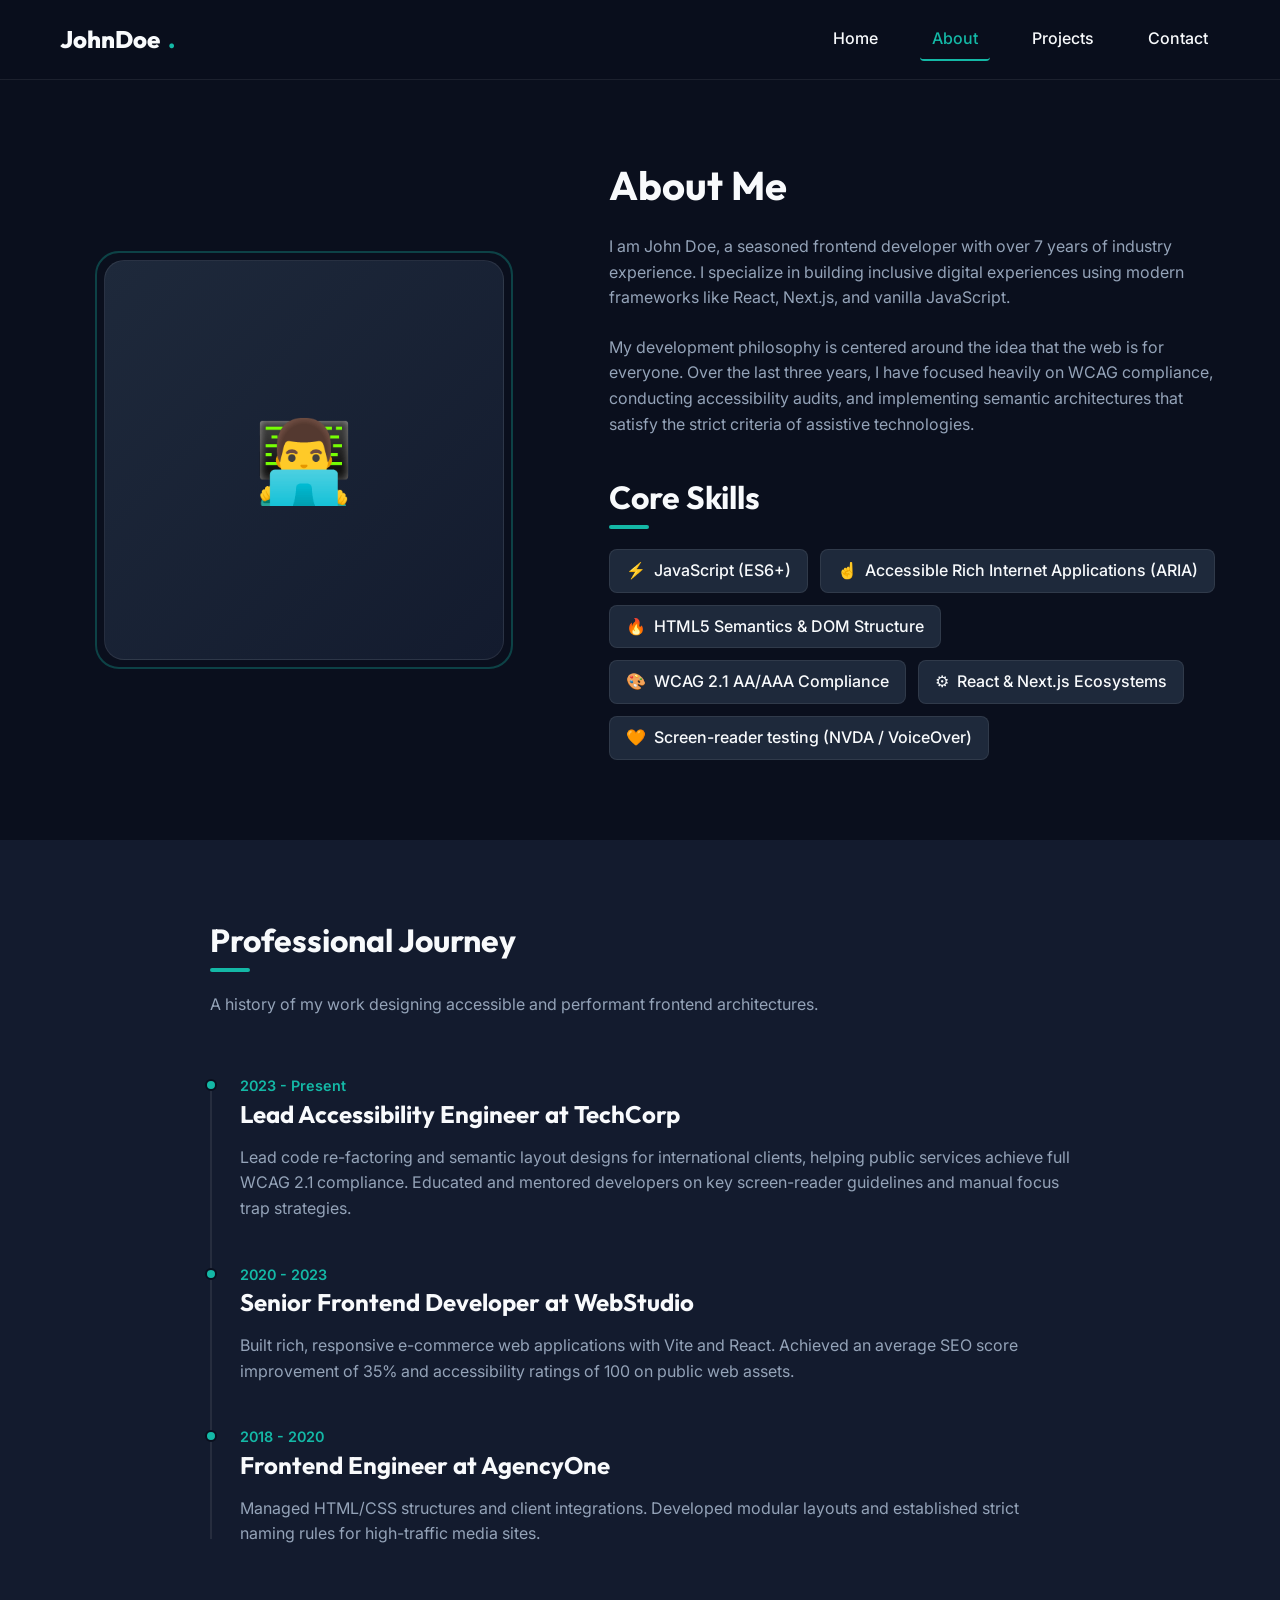
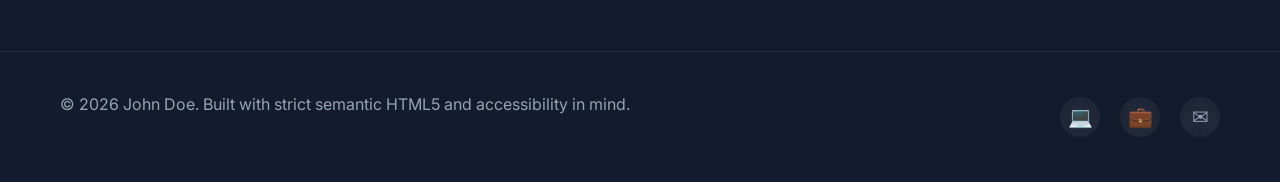
==== about.html @ fc01c6b6 "first commit" ====
<!DOCTYPE html>
<html lang="en">
<head>
  <meta charset="UTF-8">
  <meta name="viewport" content="width=device-width, initial-scale=1.0">
  <meta name="description" content="Learn more about John Doe, a Senior Frontend Developer & Accessibility Specialist. Read about his background, key technical skills, and professional experience timeline.">
  <title>About John Doe | Senior Frontend Developer & Accessibility Specialist</title>
  
  <!-- Stylesheet -->
  <link rel="stylesheet" href="assets/css/styles.css">
</head>
<body>

  <!-- Skip to Content Link (WCAG 2.4.1 Bypass Blocks) -->
  <a href="#main-content" class="skip-link">Skip to main content</a>

  <!-- Header Section -->
  <header>
    <div class="container header-container">
      <a href="index.html" class="logo" aria-label="John Doe Home">
        JohnDoe<span class="logo-dot" aria-hidden="true">.</span>
      </a>

      <!-- Navigation Landmark -->
      <nav aria-label="Primary Navigation">
        <button id="menu-toggle" class="menu-toggle" aria-expanded="false" aria-controls="nav-menu" aria-label="Open primary menu">
          <span aria-hidden="true">&#9776;</span>
        </button>
        <ul id="nav-menu" class="nav-menu">
          <li><a href="index.html" class="nav-link">Home</a></li>
          <li><a href="about.html" class="nav-link active" aria-current="page">About</a></li>
          <li><a href="projects.html" class="nav-link">Projects</a></li>
          <li><a href="contact.html" class="nav-link">Contact</a></li>
        </ul>
      </nav>
    </div>
  </header>

  <!-- Main Content Landmark -->
  <main id="main-content">
    
    <!-- Profile Bio Section -->
    <section class="section" aria-labelledby="about-page-title">
      <div class="container">
        <div class="about-grid">
          
          <!-- Decorative Image Wrapper -->
          <div class="about-img-placeholder" aria-hidden="true">
            <!-- Simulated premium profile frame. In production, use <img alt="John Doe's professional headshot"> -->
            <span style="font-size: 5rem;">&#128104;&#8205;&#128187;</span>
          </div>

          <div class="about-content">
            <h1 id="about-page-title">About Me</h1>
            <p>
              I am John Doe, a seasoned frontend developer with over 7 years of industry experience. I specialize in building inclusive digital experiences using modern frameworks like React, Next.js, and vanilla JavaScript. 
            </p>
            <p>
              My development philosophy is centered around the idea that the web is for everyone. Over the last three years, I have focused heavily on WCAG compliance, conducting accessibility audits, and implementing semantic architectures that satisfy the strict criteria of assistive technologies.
            </p>
            
            <!-- Skills Sub-section -->
            <div class="skills-container">
              <h2 id="skills-heading">Core Skills</h2>
              <ul class="skills-list" aria-labelledby="skills-heading">
                <li class="skill-item">
                  <span aria-hidden="true">&#9889;</span> JavaScript (ES6+)
                </li>
                <li class="skill-item">
                  <span aria-hidden="true">&#9757;</span> Accessible Rich Internet Applications (ARIA)
                </li>
                <li class="skill-item">
                  <span aria-hidden="true">&#128293;</span> HTML5 Semantics & DOM Structure
                </li>
                <li class="skill-item">
                  <span aria-hidden="true">&#127912;</span> WCAG 2.1 AA/AAA Compliance
                </li>
                <li class="skill-item">
                  <span aria-hidden="true">&#9881;</span> React & Next.js Ecosystems
                </li>
                <li class="skill-item">
                  <span aria-hidden="true">&#129505;</span> Screen-reader testing (NVDA / VoiceOver)
                </li>
              </ul>
            </div>
          </div>

        </div>
      </div>
    </section>

    <!-- Experience Timeline Section -->
    <section class="section section-alt" aria-labelledby="experience-heading">
      <div class="container" style="max-width: 900px;">
        <div class="section-header">
          <h2 id="experience-heading">Professional Journey</h2>
          <p>A history of my work designing accessible and performant frontend architectures.</p>
        </div>

        <div class="timeline" role="list">
          
          <!-- Experience Item 1 -->
          <div class="timeline-item" role="listitem">
            <div class="timeline-dot" aria-hidden="true"></div>
            <span class="timeline-date">2023 - Present</span>
            <h3 class="timeline-title">Lead Accessibility Engineer at TechCorp</h3>
            <p>
              Lead code re-factoring and semantic layout designs for international clients, helping public services achieve full WCAG 2.1 compliance. Educated and mentored developers on key screen-reader guidelines and manual focus trap strategies.
            </p>
          </div>

          <!-- Experience Item 2 -->
          <div class="timeline-item" role="listitem">
            <div class="timeline-dot" aria-hidden="true"></div>
            <span class="timeline-date">2020 - 2023</span>
            <h3 class="timeline-title">Senior Frontend Developer at WebStudio</h3>
            <p>
              Built rich, responsive e-commerce web applications with Vite and React. Achieved an average SEO score improvement of 35% and accessibility ratings of 100 on public web assets.
            </p>
          </div>

          <!-- Experience Item 3 -->
          <div class="timeline-item" role="listitem">
            <div class="timeline-dot" aria-hidden="true"></div>
            <span class="timeline-date">2018 - 2020</span>
            <h3 class="timeline-title">Frontend Engineer at AgencyOne</h3>
            <p>
              Managed HTML/CSS structures and client integrations. Developed modular layouts and established strict naming rules for high-traffic media sites.
            </p>
          </div>

        </div>
      </div>
    </section>
  </main>

  <!-- Footer Section -->
  <footer>
    <div class="container footer-container">
      <p>&copy; 2026 John Doe. Built with strict semantic HTML5 and accessibility in mind.</p>
      
      <ul class="footer-socials" aria-label="Social media and professional profiles">
        <li>
          <a href="https://github.com" class="footer-social-link" aria-label="GitHub Profile" target="_blank" rel="noopener noreferrer">
            <span aria-hidden="true">&#128187;</span>
          </a>
        </li>
        <li>
          <a href="https://linkedin.com" class="footer-social-link" aria-label="LinkedIn Profile" target="_blank" rel="noopener noreferrer">
            <span aria-hidden="true">&#128188;</span>
          </a>
        </li>
        <li>
          <a href="mailto:contact@johndoe.dev" class="footer-social-link" aria-label="Send John an Email">
            <span aria-hidden="true">&#9993;</span>
          </a>
        </li>
      </ul>
    </div>
  </footer>

  <!-- Main JavaScript File -->
  <script src="assets/js/main.js"></script>
</body>
</html>
---- assets/css/styles.css ----
/* Reset and Base Styles */
@import url('https://fonts.googleapis.com/css2?family=Inter:wght@300;400;500;600;700&family=Outfit:wght@400;500;600;700;800&display=swap');

:root {
  /* Color Palette (WCAG Compliant dark mode) */
  --color-bg-primary: #0a0f1d;
  --color-bg-secondary: #131b2e;
  --color-bg-tertiary: #1e293b;
  --color-text-primary: #f8fafc;
  --color-text-secondary: #94a3b8;
  --color-accent: #14b8a6; /* Teal - contrast ~8.3:1 against primary bg */
  --color-accent-hover: #2dd4bf;
  --color-focus: #f59e0b; /* Amber - High contrast focus ring for keyboard nav */
  --color-error: #ef4444; /* Accessible red for validation */
  --color-success: #10b981; /* Accessible green for feedback */
  --color-card-border: rgba(255, 255, 255, 0.08);

  /* Typography */
  --font-heading: 'Outfit', -apple-system, BlinkMacSystemFont, "Segoe UI", Roboto, Helvetica, Arial, sans-serif;
  --font-body: 'Inter', -apple-system, BlinkMacSystemFont, "Segoe UI", Roboto, Helvetica, Arial, sans-serif;

  /* Layout */
  --container-max-width: 1200px;
  --header-height: 80px;

  /* Transitions */
  --transition-smooth: all 0.3s cubic-bezier(0.4, 0, 0.2, 1);
}

/* Light Theme support via prefers-color-scheme if needed, but we provide a premium curated high-contrast dark palette by default */

*, *::before, *::after {
  box-sizing: border-box;
  margin: 0;
  padding: 0;
}

html {
  font-size: 16px;
  scroll-behavior: smooth;
  height: 100%;
}

body {
  font-family: var(--font-body);
  background-color: var(--color-bg-primary);
  color: var(--color-text-primary);
  line-height: 1.6;
  min-height: 100%;
  display: flex;
  flex-direction: column;
  overflow-x: hidden;
}

/* Screen Reader / Keyboard Navigation Utilities */
.skip-link {
  position: absolute;
  top: -100px;
  left: 20px;
  background-color: var(--color-focus);
  color: #000000;
  padding: 10px 20px;
  font-weight: 700;
  border-radius: 4px;
  z-index: 9999;
  transition: top 0.2s ease;
  text-decoration: none;
}

.skip-link:focus-visible {
  top: 20px;
  outline: 3px solid #000000;
}

/* Accessibility: Hide visually but leave accessible to screen readers */
.visually-hidden {
  position: absolute;
  width: 1px;
  height: 1px;
  padding: 0;
  margin: -1px;
  overflow: hidden;
  clip: rect(0, 0, 0, 0);
  white-space: nowrap;
  border: 0;
}

/* Custom Accessible Focus Indicators (WCAG 2.4.7 & 2.4.11) */
*:focus {
  outline: none; /* Disable default browser outline so we can provide a consistent high-contrast one */
}

*:focus-visible {
  outline: 3px solid var(--color-focus);
  outline-offset: 4px;
}

a:focus-visible,
button:focus-visible,
input:focus-visible,
textarea:focus-visible,
select:focus-visible {
  outline: 3px solid var(--color-focus);
  outline-offset: 4px;
}

/* Typography styles */
h1, h2, h3, h4, h5, h6 {
  font-family: var(--font-heading);
  color: var(--color-text-primary);
  font-weight: 700;
  line-height: 1.25;
}

h1 {
  font-size: 2.5rem;
  margin-bottom: 1.5rem;
}

h2 {
  font-size: 2rem;
  margin-bottom: 1.25rem;
  position: relative;
  display: inline-block;
}

h2::after {
  content: '';
  display: block;
  width: 40px;
  height: 4px;
  background: var(--color-accent);
  margin-top: 8px;
  border-radius: 2px;
}

h3 {
  font-size: 1.5rem;
  margin-bottom: 1rem;
}

p {
  color: var(--color-text-secondary);
  margin-bottom: 1.5rem;
  font-size: 1rem;
}

a {
  color: var(--color-accent);
  text-decoration: none;
  transition: var(--transition-smooth);
}

a:hover {
  color: var(--color-accent-hover);
  text-decoration: underline;
}

/* Global Layout & Container */
.container {
  width: 100%;
  max-width: var(--container-max-width);
  margin: 0 auto;
  padding: 0 20px;
}

/* Header & Navigation */
header {
  background-color: rgba(10, 15, 29, 0.85);
  backdrop-filter: blur(12px);
  -webkit-backdrop-filter: blur(12px);
  position: sticky;
  top: 0;
  z-index: 1000;
  border-bottom: 1px solid var(--color-card-border);
  height: var(--header-height);
  display: flex;
  align-items: center;
}

.header-container {
  display: flex;
  justify-content: space-between;
  align-items: center;
  width: 100%;
}

.logo {
  font-family: var(--font-heading);
  font-size: 1.5rem;
  font-weight: 800;
  color: var(--color-text-primary);
  display: flex;
  align-items: center;
  gap: 8px;
  text-decoration: none;
}

.logo:hover {
  text-decoration: none;
}

.logo-dot {
  color: var(--color-accent);
}

/* Navigation Links */
.nav-menu {
  display: flex;
  list-style: none;
  gap: 30px;
  align-items: center;
}

.nav-link {
  color: var(--color-text-primary);
  font-weight: 500;
  padding: 8px 12px;
  border-radius: 4px;
  transition: var(--transition-smooth);
  border-bottom: 2px solid transparent;
  display: inline-block;
}

.nav-link:hover, .nav-link.active {
  color: var(--color-accent);
  text-decoration: none;
}

.nav-link.active {
  border-bottom-color: var(--color-accent);
}

/* Mobile Navigation Toggle */
.menu-toggle {
  display: none;
  background: none;
  border: none;
  color: var(--color-text-primary);
  font-size: 1.75rem;
  cursor: pointer;
  padding: 8px;
  border-radius: 4px;
  transition: var(--transition-smooth);
}

.menu-toggle:hover {
  color: var(--color-accent);
}

/* Footer Section */
footer {
  background-color: var(--color-bg-secondary);
  padding: 40px 0;
  border-top: 1px solid var(--color-card-border);
  margin-top: auto;
}

.footer-container {
  display: flex;
  justify-content: space-between;
  align-items: center;
  flex-wrap: wrap;
  gap: 20px;
}

.footer-socials {
  display: flex;
  gap: 20px;
  list-style: none;
}

.footer-social-link {
  color: var(--color-text-secondary);
  font-size: 1.25rem;
  transition: var(--transition-smooth);
  display: inline-flex;
  align-items: center;
  justify-content: center;
  width: 40px;
  height: 40px;
  border-radius: 50%;
  background-color: rgba(255, 255, 255, 0.05);
}

.footer-social-link:hover {
  color: var(--color-accent);
  background-color: rgba(20, 184, 166, 0.1);
  transform: translateY(-3px);
  text-decoration: none;
}

/* Hero Section */
.hero {
  padding: 100px 0 80px;
  display: flex;
  align-items: center;
  min-height: calc(80vh - var(--header-height));
}

.hero-content {
  max-width: 800px;
}

.hero-subtitle {
  color: var(--color-accent);
  font-weight: 600;
  font-size: 1.125rem;
  text-transform: uppercase;
  letter-spacing: 2px;
  margin-bottom: 1rem;
}

.hero-title {
  font-size: 3.5rem;
  line-height: 1.15;
  margin-bottom: 1.5rem;
}

.hero-title span {
  background: linear-gradient(135deg, var(--color-text-primary) 30%, var(--color-accent));
  -webkit-background-clip: text;
  -webkit-text-fill-color: transparent;
}

.hero-description {
  font-size: 1.25rem;
  margin-bottom: 2.5rem;
}

.btn-group {
  display: flex;
  gap: 20px;
  flex-wrap: wrap;
}

.btn {
  display: inline-block;
  padding: 12px 28px;
  font-weight: 600;
  border-radius: 8px;
  transition: var(--transition-smooth);
  cursor: pointer;
  font-size: 1rem;
  border: 2px solid transparent;
  text-align: center;
}

.btn-primary {
  background-color: var(--color-accent);
  color: var(--color-bg-primary);
}

.btn-primary:hover {
  background-color: var(--color-accent-hover);
  color: var(--color-bg-primary);
  text-decoration: none;
  transform: translateY(-2px);
}

.btn-secondary {
  border-color: var(--color-accent);
  color: var(--color-accent);
  background-color: transparent;
}

.btn-secondary:hover {
  background-color: rgba(20, 184, 166, 0.1);
  text-decoration: none;
  transform: translateY(-2px);
}

/* Sections */
.section {
  padding: 80px 0;
}

.section-alt {
  background-color: var(--color-bg-secondary);
}

.section-header {
  margin-bottom: 3.5rem;
}

/* Grid Layouts */
.grid-3 {
  display: grid;
  grid-template-columns: repeat(auto-fit, minmax(300px, 1fr));
  gap: 30px;
}

/* Project Cards */
.project-card {
  background-color: var(--color-bg-secondary);
  border: 1px solid var(--color-card-border);
  border-radius: 12px;
  overflow: hidden;
  transition: var(--transition-smooth);
  height: 100%;
  display: flex;
  flex-direction: column;
}

.project-card:hover {
  transform: translateY(-6px);
  border-color: rgba(20, 184, 166, 0.3);
  box-shadow: 0 12px 30px rgba(0, 0, 0, 0.2);
}

.project-img-wrapper {
  position: relative;
  aspect-ratio: 16/9;
  background: linear-gradient(135deg, #1e293b, #0f172a);
  display: flex;
  align-items: center;
  justify-content: center;
  overflow: hidden;
}

.project-img-placeholder {
  color: var(--color-accent);
  font-size: 3rem;
  opacity: 0.7;
}

.project-body {
  padding: 24px;
  display: flex;
  flex-direction: column;
  flex-grow: 1;
}

.project-title {
  margin-bottom: 12px;
}

.project-tags {
  display: flex;
  gap: 8px;
  flex-wrap: wrap;
  list-style: none;
  margin-bottom: 20px;
}

.project-tag {
  background-color: rgba(20, 184, 166, 0.1);
  color: var(--color-accent);
  font-size: 0.8rem;
  font-weight: 600;
  padding: 4px 10px;
  border-radius: 4px;
}

.project-link {
  margin-top: auto;
  font-weight: 600;
  display: inline-flex;
  align-items: center;
  gap: 6px;
}

/* About Layout */
.about-grid {
  display: grid;
  grid-template-columns: 1fr 1.25fr;
  gap: 60px;
  align-items: center;
}

.about-img-placeholder {
  aspect-ratio: 1;
  background: linear-gradient(135deg, var(--color-bg-tertiary), var(--color-bg-secondary));
  border: 1px solid var(--color-card-border);
  border-radius: 20px;
  position: relative;
  display: flex;
  justify-content: center;
  align-items: center;
  max-width: 400px;
  justify-self: center;
  width: 100%;
}

.about-img-placeholder::before {
  content: '';
  position: absolute;
  inset: -10px;
  border: 2px solid var(--color-accent);
  border-radius: 24px;
  z-index: -1;
  opacity: 0.3;
}

.skills-container {
  margin-top: 40px;
}

.skills-list {
  display: flex;
  flex-wrap: wrap;
  gap: 12px;
  list-style: none;
}

.skill-item {
  background-color: var(--color-bg-tertiary);
  border: 1px solid var(--color-card-border);
  padding: 8px 16px;
  border-radius: 8px;
  font-weight: 500;
  display: flex;
  align-items: center;
  gap: 8px;
}

/* Timeline/Experience */
.timeline {
  position: relative;
  padding-left: 30px;
  margin-top: 30px;
}

.timeline::before {
  content: '';
  position: absolute;
  left: 0;
  top: 8px;
  bottom: 8px;
  width: 2px;
  background-color: var(--color-card-border);
}

.timeline-item {
  position: relative;
  margin-bottom: 40px;
}

.timeline-item:last-child {
  margin-bottom: 0;
}

.timeline-dot {
  position: absolute;
  left: -35px;
  top: 6px;
  width: 12px;
  height: 12px;
  border-radius: 50%;
  background-color: var(--color-accent);
  border: 2px solid var(--color-bg-primary);
}

.timeline-date {
  font-weight: 600;
  color: var(--color-accent);
  font-size: 0.9rem;
  margin-bottom: 6px;
}

/* Filter Controls (Projects Page) */
.filter-controls {
  display: flex;
  gap: 12px;
  flex-wrap: wrap;
  margin-bottom: 40px;
  justify-content: center;
}

.filter-btn {
  background-color: var(--color-bg-secondary);
  border: 1px solid var(--color-card-border);
  color: var(--color-text-secondary);
  padding: 8px 20px;
  border-radius: 8px;
  font-weight: 600;
  cursor: pointer;
  transition: var(--transition-smooth);
}

.filter-btn:hover {
  border-color: var(--color-accent);
  color: var(--color-text-primary);
}

.filter-btn.active {
  background-color: var(--color-accent);
  color: var(--color-bg-primary);
  border-color: var(--color-accent);
}

/* Accessible Contact Form styles */
.contact-grid {
  display: grid;
  grid-template-columns: 1fr 1.5fr;
  gap: 60px;
}

.contact-info {
  display: flex;
  flex-direction: column;
  gap: 30px;
}

.contact-info-item {
  display: flex;
  gap: 16px;
}

.contact-info-icon {
  font-size: 1.5rem;
  color: var(--color-accent);
  flex-shrink: 0;
}

.form-group {
  margin-bottom: 24px;
  position: relative;
}

.form-label {
  display: block;
  font-weight: 600;
  margin-bottom: 8px;
  color: var(--color-text-primary);
}

.form-required {
  color: var(--color-error);
  margin-left: 2px;
}

.form-control {
  width: 100%;
  background-color: var(--color-bg-secondary);
  border: 1px solid var(--color-card-border);
  border-radius: 8px;
  padding: 12px 16px;
  color: var(--color-text-primary);
  font-family: var(--font-body);
  font-size: 1rem;
  transition: var(--transition-smooth);
}

.form-control:hover {
  border-color: rgba(255, 255, 255, 0.15);
}

.form-control:focus {
  border-color: var(--color-accent);
}

/* Form Validation styling */
.form-control.invalid {
  border-color: var(--color-error);
}

.form-error {
  display: none;
  color: var(--color-error);
  font-size: 0.875rem;
  margin-top: 6px;
  font-weight: 500;
}

.form-control.invalid + .form-error {
  display: block;
}

.form-hint {
  display: block;
  color: var(--color-text-secondary);
  font-size: 0.8rem;
  margin-top: 4px;
}

/* Success / Error Alerts for Forms */
.alert {
  padding: 16px;
  border-radius: 8px;
  margin-bottom: 24px;
  display: none;
  font-weight: 500;
}

.alert-success {
  background-color: rgba(16, 185, 129, 0.15);
  color: var(--color-success);
  border: 1px solid rgba(16, 185, 129, 0.3);
}

.alert-error {
  background-color: rgba(239, 68, 68, 0.15);
  color: var(--color-error);
  border: 1px solid rgba(239, 68, 68, 0.3);
}

/* Responsiveness & Media Queries */
@media (max-width: 992px) {
  h1 {
    font-size: 2.25rem;
  }
  .about-grid, .contact-grid {
    grid-template-columns: 1fr;
    gap: 40px;
  }
  .about-img-placeholder {
    max-width: 320px;
  }
}

@media (max-width: 768px) {
  header {
    height: 70px;
  }

  .menu-toggle {
    display: block; /* Show hamburger button on mobile */
    z-index: 1001;
  }

  .nav-menu {
    position: fixed;
    top: 0;
    right: -100%;
    width: 280px;
    height: 100vh;
    background-color: var(--color-bg-secondary);
    border-left: 1px solid var(--color-card-border);
    flex-direction: column;
    justify-content: center;
    align-items: flex-start;
    padding: 80px 40px;
    gap: 24px;
    transition: right 0.3s cubic-bezier(0.4, 0, 0.2, 1);
    box-shadow: -10px 0 30px rgba(0, 0, 0, 0.3);
    z-index: 1000;
  }

  .nav-menu.open {
    right: 0;
  }

  .nav-menu.open .nav-link {
    width: 100%;
  }

  .hero {
    padding: 60px 0;
  }

  .hero-title {
    font-size: 2.5rem;
  }

  .grid-3 {
    grid-template-columns: 1fr;
  }

  .footer-container {
    flex-direction: column;
    text-align: center;
  }
}

/* Accessibility: Support prefers-reduced-motion (WCAG 2.2.3 / 2.3.3) */
@media (prefers-reduced-motion: reduce) {
  html {
    scroll-behavior: auto;
  }

  *, *::before, *::after {
    animation-delay: -1ms !important;
    animation-duration: 1ms !important;
    animation-iteration-count: 1 !important;
    background-attachment: initial !important;
    scroll-behavior: auto !important;
    transition-duration: 0s !important;
    transition-delay: 0s !important;
  }

  .project-card:hover, .footer-social-link:hover, .btn:hover {
    transform: none !important;
  }
}
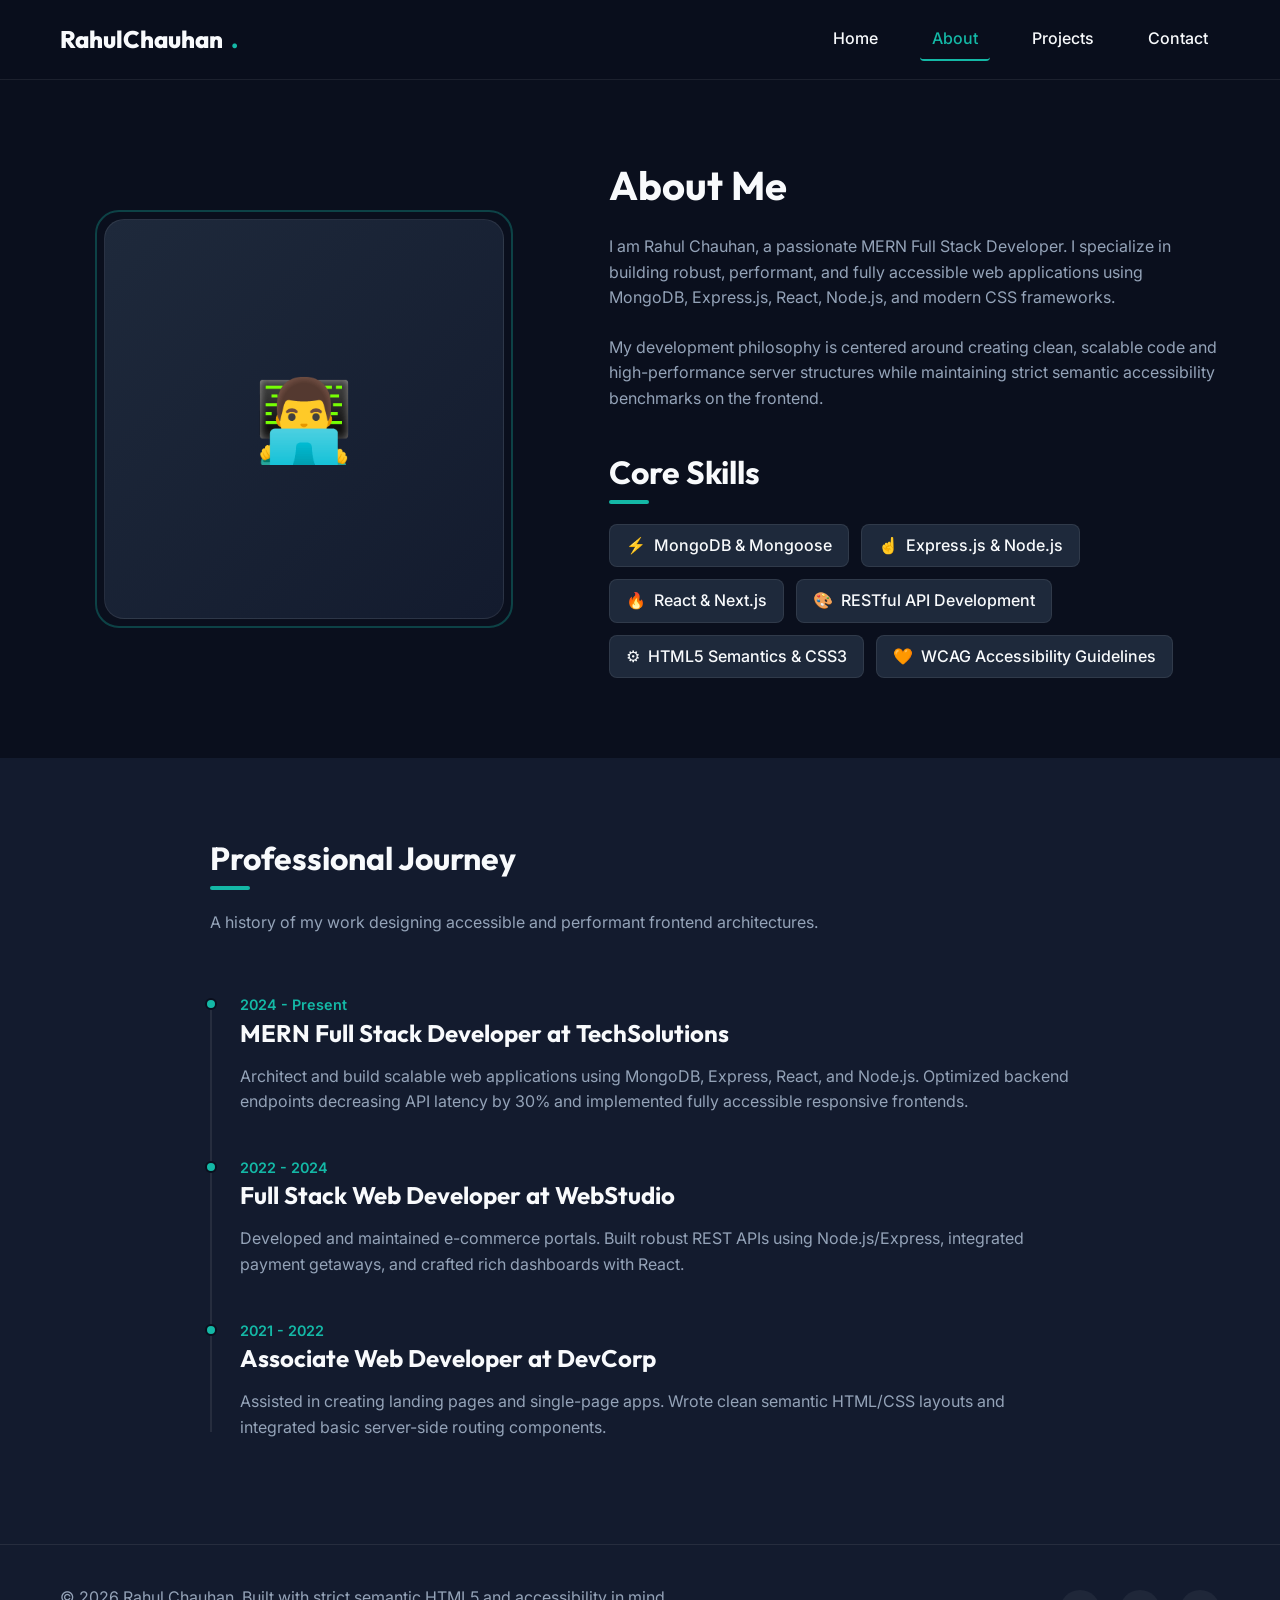
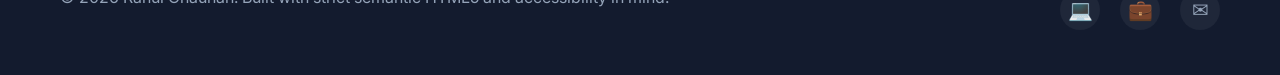
==== commit d04d2f44: "Customize portfolio details for Rahul Chauhan (MERN Stack)" ====
--- a/about.html
+++ b/about.html
@@ -3,8 +3,8 @@
 <head>
   <meta charset="UTF-8">
   <meta name="viewport" content="width=device-width, initial-scale=1.0">
-  <meta name="description" content="Learn more about John Doe, a Senior Frontend Developer & Accessibility Specialist. Read about his background, key technical skills, and professional experience timeline.">
-  <title>About John Doe | Senior Frontend Developer & Accessibility Specialist</title>
+  <meta name="description" content="Learn more about Rahul Chauhan, a MERN Full Stack Developer. Read about his background, key technical skills, and professional experience timeline.">
+  <title>About Rahul Chauhan | MERN Full Stack Developer</title>
   
   <!-- Stylesheet -->
   <link rel="stylesheet" href="assets/css/styles.css">
@@ -17,8 +17,8 @@
   <!-- Header Section -->
   <header>
     <div class="container header-container">
-      <a href="index.html" class="logo" aria-label="John Doe Home">
-        JohnDoe<span class="logo-dot" aria-hidden="true">.</span>
+      <a href="index.html" class="logo" aria-label="Rahul Chauhan Home">
+        RahulChauhan<span class="logo-dot" aria-hidden="true">.</span>
       </a>
 
       <!-- Navigation Landmark -->
@@ -53,10 +53,10 @@
           <div class="about-content">
             <h1 id="about-page-title">About Me</h1>
             <p>
-              I am John Doe, a seasoned frontend developer with over 7 years of industry experience. I specialize in building inclusive digital experiences using modern frameworks like React, Next.js, and vanilla JavaScript. 
+              I am Rahul Chauhan, a passionate MERN Full Stack Developer. I specialize in building robust, performant, and fully accessible web applications using MongoDB, Express.js, React, Node.js, and modern CSS frameworks.
             </p>
             <p>
-              My development philosophy is centered around the idea that the web is for everyone. Over the last three years, I have focused heavily on WCAG compliance, conducting accessibility audits, and implementing semantic architectures that satisfy the strict criteria of assistive technologies.
+              My development philosophy is centered around creating clean, scalable code and high-performance server structures while maintaining strict semantic accessibility benchmarks on the frontend.
             </p>
             
             <!-- Skills Sub-section -->
@@ -64,22 +64,22 @@
               <h2 id="skills-heading">Core Skills</h2>
               <ul class="skills-list" aria-labelledby="skills-heading">
                 <li class="skill-item">
-                  <span aria-hidden="true">&#9889;</span> JavaScript (ES6+)
+                  <span aria-hidden="true">&#9889;</span> MongoDB & Mongoose
                 </li>
                 <li class="skill-item">
-                  <span aria-hidden="true">&#9757;</span> Accessible Rich Internet Applications (ARIA)
+                  <span aria-hidden="true">&#9757;</span> Express.js & Node.js
                 </li>
                 <li class="skill-item">
-                  <span aria-hidden="true">&#128293;</span> HTML5 Semantics & DOM Structure
+                  <span aria-hidden="true">&#128293;</span> React & Next.js
                 </li>
                 <li class="skill-item">
-                  <span aria-hidden="true">&#127912;</span> WCAG 2.1 AA/AAA Compliance
+                  <span aria-hidden="true">&#127912;</span> RESTful API Development
                 </li>
                 <li class="skill-item">
-                  <span aria-hidden="true">&#9881;</span> React & Next.js Ecosystems
+                  <span aria-hidden="true">&#9881;</span> HTML5 Semantics & CSS3
                 </li>
                 <li class="skill-item">
-                  <span aria-hidden="true">&#129505;</span> Screen-reader testing (NVDA / VoiceOver)
+                  <span aria-hidden="true">&#129505;</span> WCAG Accessibility Guidelines
                 </li>
               </ul>
             </div>
@@ -102,30 +102,30 @@
           <!-- Experience Item 1 -->
           <div class="timeline-item" role="listitem">
             <div class="timeline-dot" aria-hidden="true"></div>
-            <span class="timeline-date">2023 - Present</span>
-            <h3 class="timeline-title">Lead Accessibility Engineer at TechCorp</h3>
+            <span class="timeline-date">2024 - Present</span>
+            <h3 class="timeline-title">MERN Full Stack Developer at TechSolutions</h3>
             <p>
-              Lead code re-factoring and semantic layout designs for international clients, helping public services achieve full WCAG 2.1 compliance. Educated and mentored developers on key screen-reader guidelines and manual focus trap strategies.
+              Architect and build scalable web applications using MongoDB, Express, React, and Node.js. Optimized backend endpoints decreasing API latency by 30% and implemented fully accessible responsive frontends.
             </p>
           </div>
 
           <!-- Experience Item 2 -->
           <div class="timeline-item" role="listitem">
             <div class="timeline-dot" aria-hidden="true"></div>
-            <span class="timeline-date">2020 - 2023</span>
-            <h3 class="timeline-title">Senior Frontend Developer at WebStudio</h3>
+            <span class="timeline-date">2022 - 2024</span>
+            <h3 class="timeline-title">Full Stack Web Developer at WebStudio</h3>
             <p>
-              Built rich, responsive e-commerce web applications with Vite and React. Achieved an average SEO score improvement of 35% and accessibility ratings of 100 on public web assets.
+              Developed and maintained e-commerce portals. Built robust REST APIs using Node.js/Express, integrated payment getaways, and crafted rich dashboards with React.
             </p>
           </div>
 
           <!-- Experience Item 3 -->
           <div class="timeline-item" role="listitem">
             <div class="timeline-dot" aria-hidden="true"></div>
-            <span class="timeline-date">2018 - 2020</span>
-            <h3 class="timeline-title">Frontend Engineer at AgencyOne</h3>
+            <span class="timeline-date">2021 - 2022</span>
+            <h3 class="timeline-title">Associate Web Developer at DevCorp</h3>
             <p>
-              Managed HTML/CSS structures and client integrations. Developed modular layouts and established strict naming rules for high-traffic media sites.
+              Assisted in creating landing pages and single-page apps. Wrote clean semantic HTML/CSS layouts and integrated basic server-side routing components.
             </p>
           </div>
 
@@ -137,11 +137,11 @@
   <!-- Footer Section -->
   <footer>
     <div class="container footer-container">
-      <p>&copy; 2026 John Doe. Built with strict semantic HTML5 and accessibility in mind.</p>
+      <p>&copy; 2026 Rahul Chauhan. Built with strict semantic HTML5 and accessibility in mind.</p>
       
       <ul class="footer-socials" aria-label="Social media and professional profiles">
         <li>
-          <a href="https://github.com" class="footer-social-link" aria-label="GitHub Profile" target="_blank" rel="noopener noreferrer">
+          <a href="https://github.com/srrahulchauhan" class="footer-social-link" aria-label="GitHub Profile" target="_blank" rel="noopener noreferrer">
             <span aria-hidden="true">&#128187;</span>
           </a>
         </li>
@@ -151,7 +151,7 @@
           </a>
         </li>
         <li>
-          <a href="mailto:contact@johndoe.dev" class="footer-social-link" aria-label="Send John an Email">
+          <a href="mailto:rc093140@gmail.com" class="footer-social-link" aria-label="Send Rahul an Email">
             <span aria-hidden="true">&#9993;</span>
           </a>
         </li>
